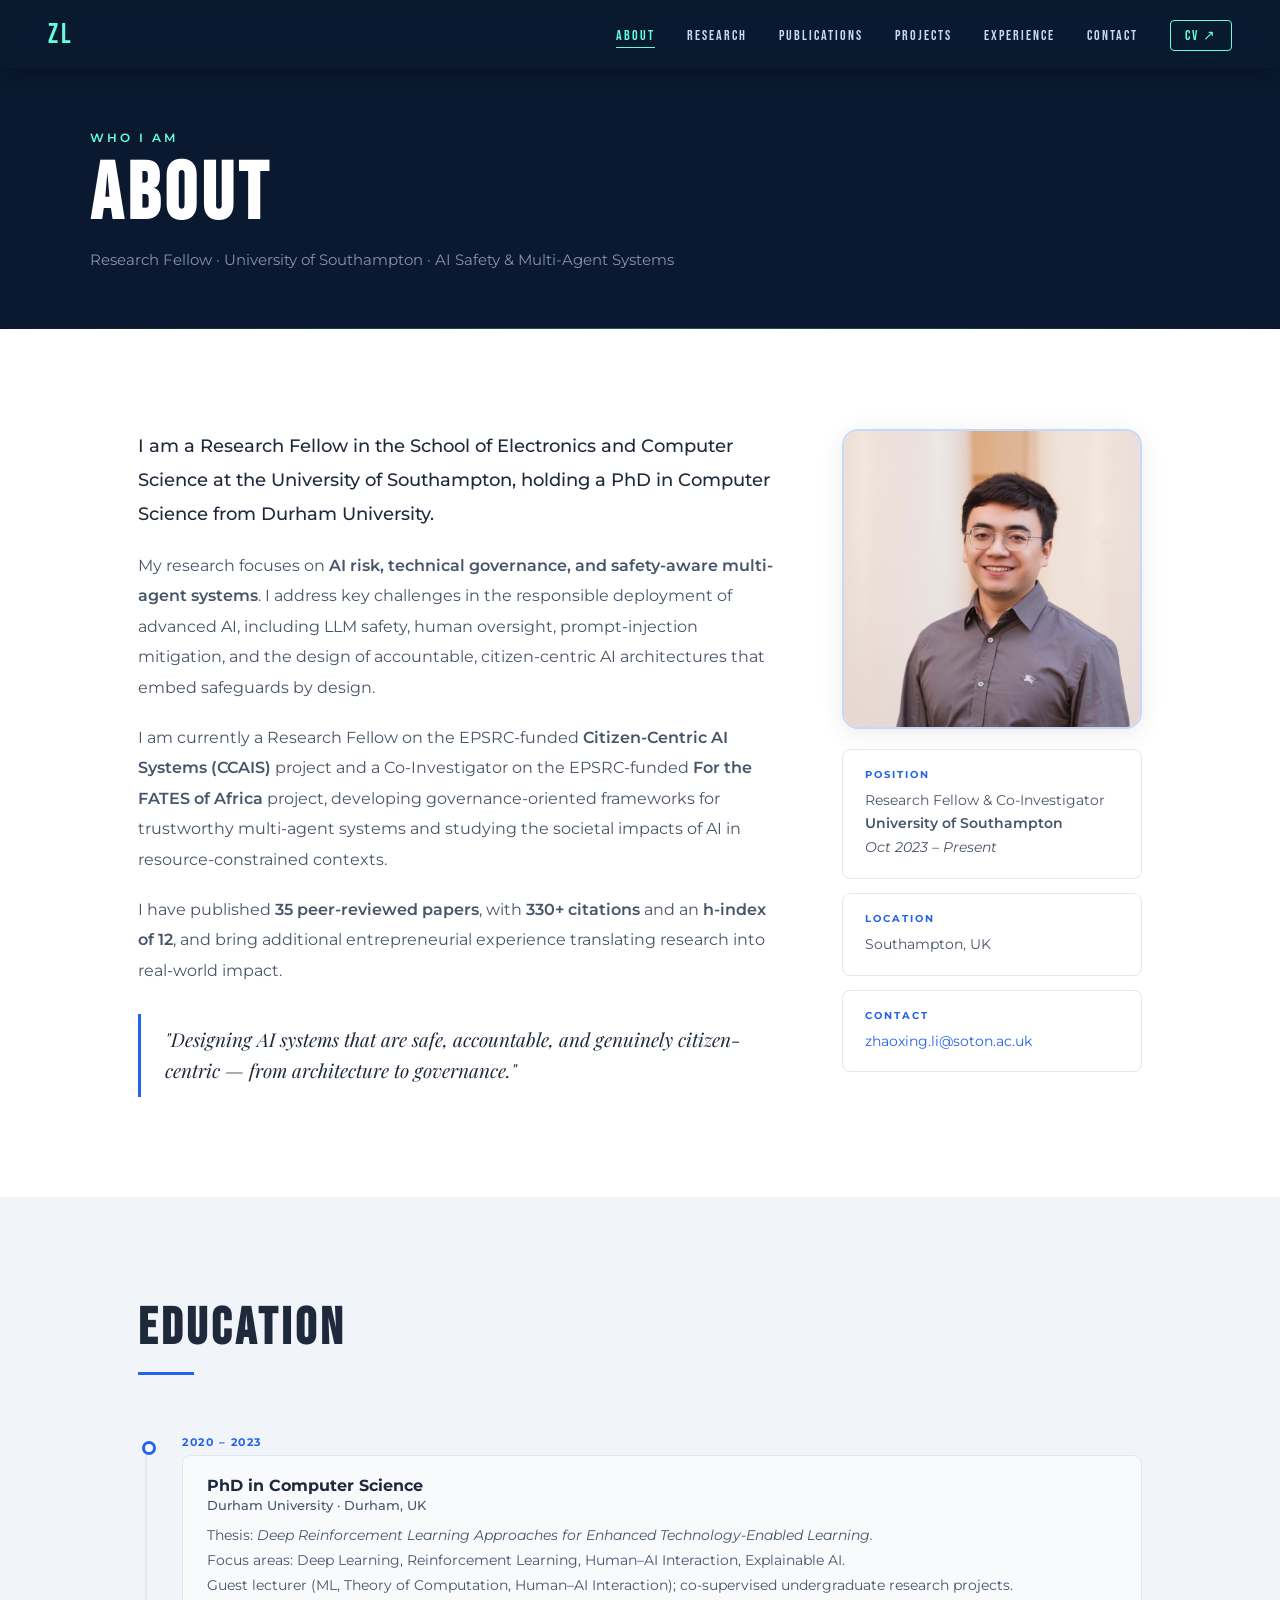
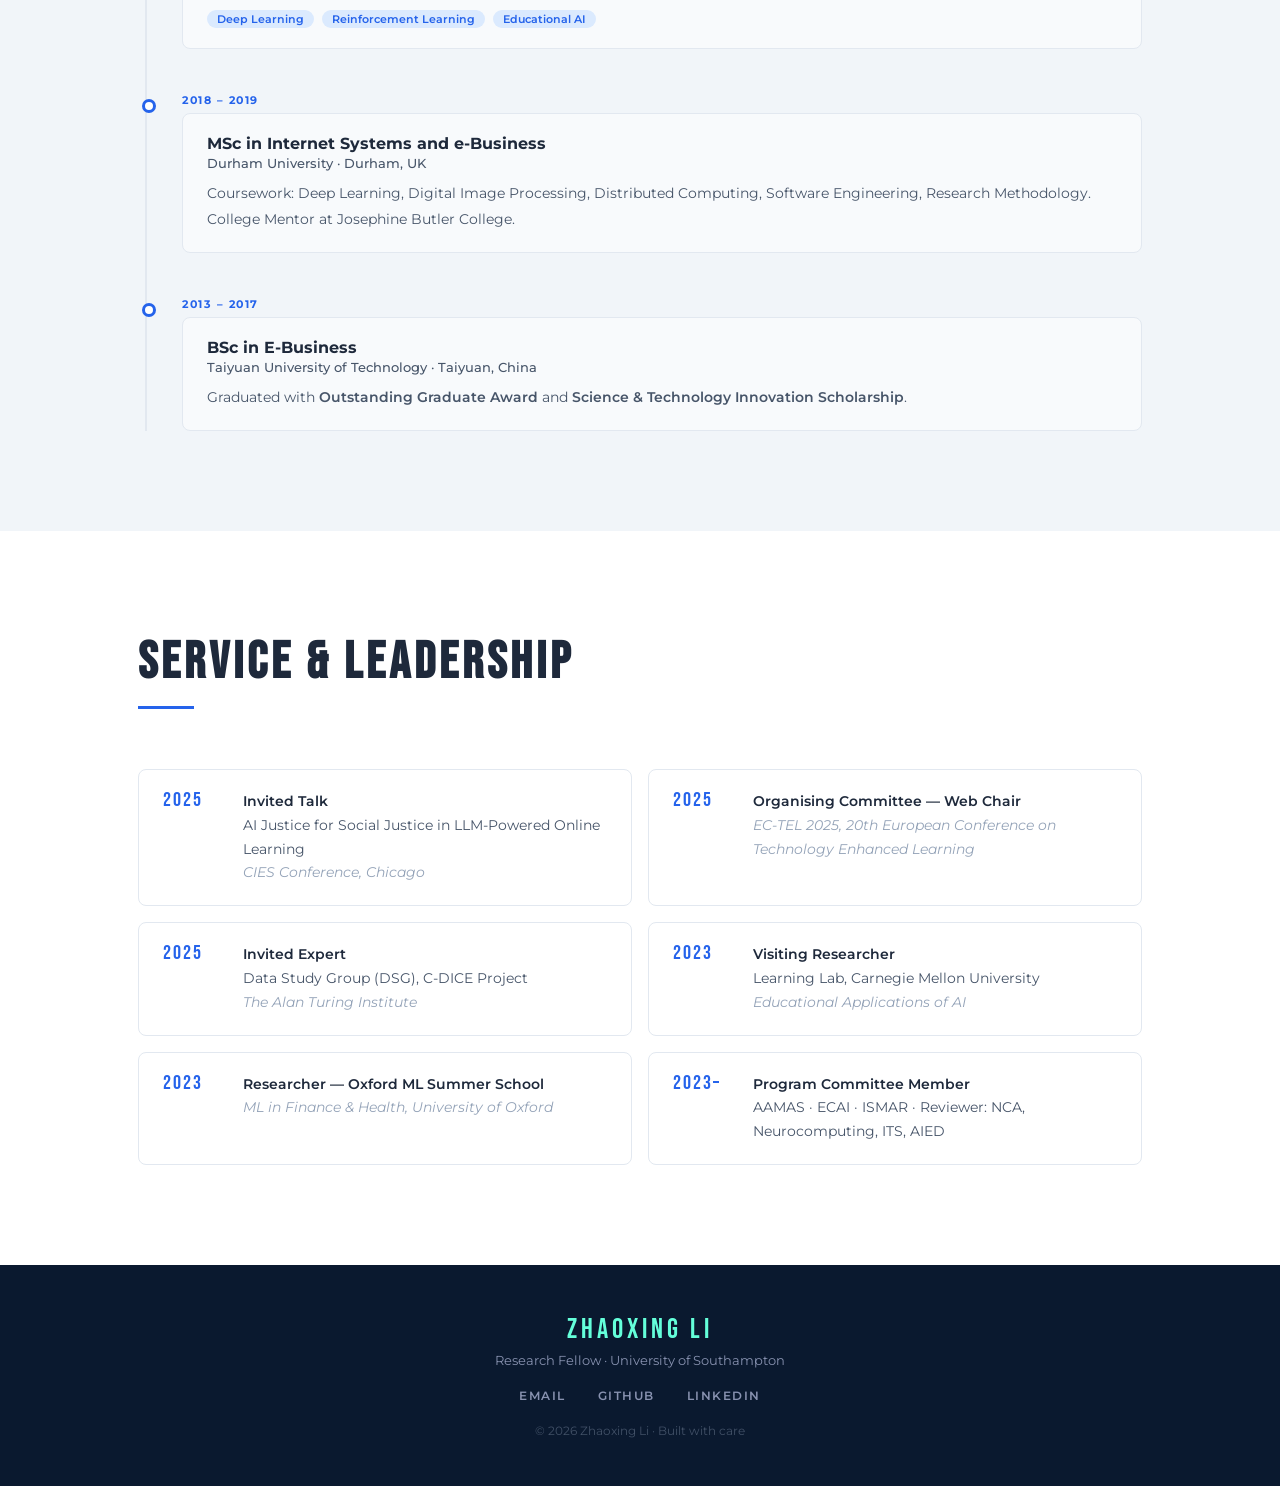
==== about.html @ ca215339 "Initial commit: Personal academic homepage - Multi-page site: index, about, research, publications, " ====
<!DOCTYPE html>
<html lang="en">
<head>
  <meta charset="UTF-8">
  <meta name="viewport" content="width=device-width, initial-scale=1.0">
  <title>About | Zhaoxing Li</title>
  <link rel="preconnect" href="https://fonts.googleapis.com">
  <link rel="preconnect" href="https://fonts.gstatic.com" crossorigin>
  <link href="https://fonts.googleapis.com/css2?family=Bebas+Neue&family=Montserrat:ital,wght@0,300;0,400;0,500;0,600;0,700;1,400&family=Playfair+Display:ital,wght@0,400;0,600;1,400&display=swap" rel="stylesheet">
  <link rel="stylesheet" href="style.css">
</head>
<body>

  <nav id="navbar" class="scrolled">
    <a href="index.html" class="nav-brand">ZL</a>
    <ul class="nav-links" id="nav-links">
      <li><a href="about.html">ABOUT</a></li>
      <li><a href="research.html">RESEARCH</a></li>
      <li><a href="publications.html">PUBLICATIONS</a></li>
      <li><a href="projects.html">PROJECTS</a></li>
      <li><a href="experience.html">EXPERIENCE</a></li>
      <li><a href="contact.html">CONTACT</a></li>
      <li><a href="assets/cv.pdf" target="_blank" class="nav-cv">CV ↗</a></li>
    </ul>
    <button class="hamburger" id="hamburger" aria-label="Menu">
      <span></span><span></span><span></span>
    </button>
  </nav>

  <div class="page-hero">
    <div class="page-hero-inner">
      <p class="page-hero-label">Who I am</p>
      <h1 class="page-hero-title">ABOUT</h1>
      <p class="page-hero-sub">Research Fellow · University of Southampton · AI Safety & Multi-Agent Systems</p>
    </div>
  </div>

  <!-- Bio -->
  <section class="section-white">
    <div class="container">
      <div class="about-grid">
        <div class="about-main reveal">
          <p class="about-lead">I am a Research Fellow in the School of Electronics and Computer Science at the University of Southampton, holding a PhD in Computer Science from Durham University.</p>
          <p>My research focuses on <strong>AI risk, technical governance, and safety-aware multi-agent systems</strong>. I address key challenges in the responsible deployment of advanced AI, including LLM safety, human oversight, prompt-injection mitigation, and the design of accountable, citizen-centric AI architectures that embed safeguards by design.</p>
          <p>I am currently a Research Fellow on the EPSRC-funded <strong>Citizen-Centric AI Systems (CCAIS)</strong> project and a Co-Investigator on the EPSRC-funded <strong>For the FATES of Africa</strong> project, developing governance-oriented frameworks for trustworthy multi-agent systems and studying the societal impacts of AI in resource-constrained contexts.</p>
          <p>I have published <strong>35 peer-reviewed papers</strong>, with <strong>330+ citations</strong> and an <strong>h-index of 12</strong>, and bring additional entrepreneurial experience translating research into real-world impact.</p>
          <blockquote class="pull-quote">"Designing AI systems that are safe, accountable, and genuinely citizen-centric — from architecture to governance."</blockquote>
        </div>
        <div class="about-sidebar reveal">
          <div class="about-photo-sm">
            <img src="assets/images/profile.jpg" alt="Zhaoxing Li">
          </div>
          <div class="info-card">
            <div class="info-card-label">POSITION</div>
            <p>Research Fellow & Co-Investigator<br><strong>University of Southampton</strong><br><em>Oct 2023 – Present</em></p>
          </div>
          <div class="info-card">
            <div class="info-card-label">LOCATION</div>
            <p>Southampton, UK</p>
          </div>
          <div class="info-card">
            <div class="info-card-label">CONTACT</div>
            <p><a href="mailto:zhaoxing.li@soton.ac.uk" style="color:var(--blue)">zhaoxing.li@soton.ac.uk</a></p>
          </div>
        </div>
      </div>
    </div>
  </section>

  <!-- Education -->
  <section class="section-light-gray">
    <div class="container">
      <h2 class="section-heading reveal">EDUCATION</h2>
      <div class="timeline">
        <div class="tl-item reveal" style="--delay:0ms">
          <div class="tl-dot"></div>
          <div class="tl-date">2020 – 2023</div>
          <div class="tl-body">
            <h3>PhD in Computer Science</h3>
            <h4>Durham University · Durham, UK</h4>
            <p>Thesis: <em>Deep Reinforcement Learning Approaches for Enhanced Technology-Enabled Learning.</em><br>Focus areas: Deep Learning, Reinforcement Learning, Human–AI Interaction, Explainable AI.<br>Guest lecturer (ML, Theory of Computation, Human–AI Interaction); co-supervised undergraduate research projects.</p>
            <div class="tl-tags"><span>Deep Learning</span><span>Reinforcement Learning</span><span>Educational AI</span></div>
          </div>
        </div>
        <div class="tl-item reveal" style="--delay:100ms">
          <div class="tl-dot"></div>
          <div class="tl-date">2018 – 2019</div>
          <div class="tl-body">
            <h3>MSc in Internet Systems and e-Business</h3>
            <h4>Durham University · Durham, UK</h4>
            <p>Coursework: Deep Learning, Digital Image Processing, Distributed Computing, Software Engineering, Research Methodology.<br>College Mentor at Josephine Butler College.</p>
          </div>
        </div>
        <div class="tl-item reveal" style="--delay:200ms">
          <div class="tl-dot"></div>
          <div class="tl-date">2013 – 2017</div>
          <div class="tl-body">
            <h3>BSc in E-Business</h3>
            <h4>Taiyuan University of Technology · Taiyuan, China</h4>
            <p>Graduated with <strong>Outstanding Graduate Award</strong> and <strong>Science & Technology Innovation Scholarship</strong>.</p>
          </div>
        </div>
      </div>
    </div>
  </section>

  <!-- Service -->
  <section class="section-white">
    <div class="container">
      <h2 class="section-heading reveal">SERVICE & LEADERSHIP</h2>
      <div class="awards-grid">
        <div class="award-card reveal" style="--delay:0ms">
          <span class="award-year" style="font-size:20px;min-width:60px">2025</span>
          <div class="award-info"><strong>Invited Talk</strong><br>AI Justice for Social Justice in LLM-Powered Online Learning<br><em>CIES Conference, Chicago</em></div>
        </div>
        <div class="award-card reveal" style="--delay:50ms">
          <span class="award-year" style="font-size:20px;min-width:60px">2025</span>
          <div class="award-info"><strong>Organising Committee — Web Chair</strong><br><em>EC-TEL 2025, 20th European Conference on Technology Enhanced Learning</em></div>
        </div>
        <div class="award-card reveal" style="--delay:100ms">
          <span class="award-year" style="font-size:20px;min-width:60px">2025</span>
          <div class="award-info"><strong>Invited Expert</strong><br>Data Study Group (DSG), C-DICE Project<br><em>The Alan Turing Institute</em></div>
        </div>
        <div class="award-card reveal" style="--delay:150ms">
          <span class="award-year" style="font-size:20px;min-width:60px">2023</span>
          <div class="award-info"><strong>Visiting Researcher</strong><br>Learning Lab, Carnegie Mellon University<br><em>Educational Applications of AI</em></div>
        </div>
        <div class="award-card reveal" style="--delay:200ms">
          <span class="award-year" style="font-size:20px;min-width:60px">2023</span>
          <div class="award-info"><strong>Researcher — Oxford ML Summer School</strong><br><em>ML in Finance & Health, University of Oxford</em></div>
        </div>
        <div class="award-card reveal" style="--delay:250ms">
          <span class="award-year" style="font-size:20px;min-width:60px">2023–</span>
          <div class="award-info"><strong>Program Committee Member</strong><br>AAMAS · ECAI · ISMAR · Reviewer: NCA, Neurocomputing, ITS, AIED</div>
        </div>
      </div>
    </div>
  </section>

  <footer>
    <div class="footer-inner">
      <p class="footer-name">ZHAOXING LI</p>
      <p class="footer-role">Research Fellow · University of Southampton</p>
      <div class="footer-links">
        <a href="mailto:zhaoxing.li@soton.ac.uk">Email</a>
        <a href="https://github.com/Zhaoxing-Li" target="_blank">GitHub</a>
        <a href="https://linkedin.com/in/zhaoxing-li-194032170" target="_blank">LinkedIn</a>
      </div>
      <p class="footer-copy">© 2026 Zhaoxing Li · Built with care</p>
    </div>
  </footer>

  <script src="script.js"></script>
</body>
</html>
---- style.css ----
/* ═══════════════════════════════════════════════════
   ZHAOXING LI — Personal Homepage
   Style: Madeline Eppley clean academic + tech animations
   Palette: Navy hero / White body / Electric blue accent
   ═══════════════════════════════════════════════════ */

/* ── Variables ── */
:root {
  --navy:        #0a192f;
  --navy-light:  #112240;
  --navy-card:   #1a2e4a;
  --teal:        #64ffda;
  --blue:        #2563eb;
  --blue-light:  #3b82f6;
  --white:       #ffffff;
  --off-white:   #f8fafc;
  --light-gray:  #f1f5f9;
  --text-dark:   #1e293b;
  --text-mid:    #475569;
  --text-light:  #94a3b8;
  --text-navy:   #ccd6f6;
  --text-muted:  #8892b0;
  --border:      #e2e8f0;
  --font-title:  'Bebas Neue', sans-serif;
  --font-body:   'Montserrat', sans-serif;
  --font-serif:  'Playfair Display', serif;
  --radius:      8px;
  --radius-lg:   16px;
  --shadow:      0 4px 24px rgba(0,0,0,0.08);
  --shadow-lg:   0 12px 48px rgba(0,0,0,0.14);
  --transition:  0.3s cubic-bezier(0.4, 0, 0.2, 1);
}

/* ── Reset ── */
*, *::before, *::after { box-sizing: border-box; margin: 0; padding: 0; }
html { scroll-behavior: smooth; font-size: 16px; }
body {
  font-family: var(--font-body); color: var(--text-dark);
  background: var(--white); overflow-x: hidden;
  animation: pageFadeIn 0.45s ease both;
}
@keyframes pageFadeIn {
  from { opacity: 0; transform: translateY(10px); }
  to   { opacity: 1; transform: translateY(0); }
}
a { text-decoration: none; color: inherit; }
ul { list-style: none; }
img { max-width: 100%; display: block; }
strong { font-weight: 600; }

/* ══════════════════════════════════════════════════
   NAVIGATION
══════════════════════════════════════════════════ */
#navbar {
  position: fixed; top: 0; left: 0; right: 0; z-index: 1000;
  display: flex; align-items: center; justify-content: space-between;
  padding: 0 48px; height: 68px;
  background: transparent;
  transition: background var(--transition), box-shadow var(--transition);
}
#navbar.scrolled {
  background: rgba(10,25,47,0.96);
  backdrop-filter: blur(12px);
  box-shadow: 0 2px 20px rgba(0,0,0,0.3);
}
.nav-brand {
  font-family: var(--font-title);
  font-size: 28px; letter-spacing: 3px;
  color: var(--teal);
  transition: opacity var(--transition);
}
.nav-brand:hover { opacity: 0.7; }
.nav-links { display: flex; align-items: center; gap: 32px; }
.nav-links a {
  font-family: var(--font-title);
  font-size: 14px; letter-spacing: 2px;
  color: var(--text-navy);
  position: relative;
  transition: color var(--transition);
}
.nav-links a::after {
  content: ''; position: absolute; bottom: -4px; left: 0;
  width: 0; height: 1px; background: var(--teal);
  transition: width var(--transition);
}
.nav-links a:hover { color: var(--teal); }
.nav-links a:hover::after { width: 100%; }
.nav-cv {
  border: 1px solid var(--teal) !important;
  color: var(--teal) !important;
  padding: 6px 14px; border-radius: 4px;
  transition: background var(--transition) !important;
}
.nav-cv:hover { background: rgba(100,255,218,0.1) !important; }
.nav-cv::after { display: none !important; }
.nav-links a.active { color: var(--teal) !important; }
.nav-links a.active::after { width: 100% !important; }
.hamburger {
  display: none; flex-direction: column; gap: 5px;
  background: none; border: none; cursor: pointer; padding: 4px;
}
.hamburger span {
  display: block; width: 24px; height: 2px;
  background: var(--text-navy);
  transition: var(--transition);
}
.hamburger.open span:nth-child(1) { transform: rotate(45deg) translate(5px,5px); }
.hamburger.open span:nth-child(2) { opacity: 0; }
.hamburger.open span:nth-child(3) { transform: rotate(-45deg) translate(5px,-5px); }

/* ══════════════════════════════════════════════════
   PAGE HEADER (inner pages — compact navy banner)
══════════════════════════════════════════════════ */
.page-hero {
  background: var(--navy);
  padding: 130px 48px 56px;
  position: relative; overflow: hidden;
}
.page-hero::after {
  content: ''; position: absolute;
  bottom: 0; left: 0; right: 0; height: 1px;
  background: linear-gradient(90deg, transparent, var(--teal), transparent);
  opacity: 0.3;
}
.page-hero-inner { max-width: 1100px; margin: 0 auto; }
.page-hero-label {
  font-size: 12px; font-weight: 600; letter-spacing: 3px;
  color: var(--teal); text-transform: uppercase;
  margin-bottom: 10px;
}
.page-hero-title {
  font-family: var(--font-title);
  font-size: clamp(48px, 7vw, 80px);
  letter-spacing: 5px; color: var(--white);
  line-height: 1;
}
.page-hero-sub {
  font-size: 15px; color: var(--text-muted);
  margin-top: 12px; line-height: 1.7;
}

/* ══════════════════════════════════════════════════
   HERO
══════════════════════════════════════════════════ */
#hero {
  position: relative; min-height: 100vh;
  display: flex; align-items: center; justify-content: center;
  background: var(--navy);
  /*
    To use a photo background instead, replace above with:
    background: linear-gradient(rgba(10,25,47,0.88),rgba(10,25,47,0.88)),
                url('assets/images/bg-ai-neural.jpg') center/cover no-repeat;
    Other options: bg-tech-blue.jpg  |  bg-circuit.jpg
  */
  overflow: hidden;
}
#particle-canvas {
  position: absolute; inset: 0;
  width: 100%; height: 100%;
  pointer-events: none; z-index: 1;
}
.hero-inner {
  position: relative; z-index: 2;
  display: flex; align-items: center; gap: 80px;
  max-width: 1100px; width: 100%;
  padding: 120px 48px 80px;
}

/* Hero text */
.hero-text { flex: 1; }
.hero-greeting {
  font-size: 16px; font-weight: 400;
  color: var(--teal); letter-spacing: 2px;
  margin-bottom: 8px;
}
.hero-name {
  font-family: var(--font-title);
  font-size: clamp(58px, 8vw, 96px);
  line-height: 0.95; letter-spacing: 4px;
  color: var(--white); margin-bottom: 20px;
}
.hero-typing {
  font-size: 17px; font-weight: 500;
  color: var(--text-navy);
  min-height: 26px; margin-bottom: 14px;
}
.caret {
  display: inline-block; color: var(--teal);
  animation: blink 1s step-end infinite;
}
@keyframes blink { 0%,100%{opacity:1} 50%{opacity:0} }
.hero-tagline {
  font-size: 13px; color: var(--text-muted);
  line-height: 1.9; margin-bottom: 28px;
}

/* Stats */
.hero-stats {
  display: flex; align-items: center;
  margin-bottom: 32px;
}
.stat-item { text-align: center; padding: 0 28px; }
.stat-item:first-child { padding-left: 0; }
.stat-n {
  display: block; font-family: var(--font-title);
  font-size: 36px; letter-spacing: 2px; color: var(--teal);
}
.stat-l {
  display: block; font-size: 10px; font-weight: 600;
  color: var(--text-muted); letter-spacing: 2px; text-transform: uppercase;
}
.stat-divider { width: 1px; height: 40px; background: rgba(100,255,218,0.2); }

/* Buttons */
.hero-cta { display: flex; gap: 16px; flex-wrap: wrap; margin-bottom: 36px; }
.btn-primary {
  padding: 12px 28px; background: var(--teal); color: var(--navy);
  font-family: var(--font-body); font-weight: 700;
  font-size: 13px; letter-spacing: 1px; border-radius: 4px;
  transition: transform var(--transition), box-shadow var(--transition);
}
.btn-primary:hover { transform: translateY(-2px); box-shadow: 0 8px 24px rgba(100,255,218,0.3); }
.btn-ghost {
  padding: 12px 28px; border: 1px solid var(--teal); color: var(--teal);
  font-family: var(--font-body); font-weight: 600;
  font-size: 13px; letter-spacing: 1px; border-radius: 4px;
  transition: background var(--transition);
}
.btn-ghost:hover { background: rgba(100,255,218,0.1); }

/* Socials */
.hero-socials { display: flex; gap: 18px; }
.hero-socials a {
  display: flex; align-items: center; justify-content: center;
  width: 38px; height: 38px; color: var(--text-muted);
  transition: color var(--transition), transform var(--transition);
}
.hero-socials a:hover { color: var(--teal); transform: translateY(-3px); }
.hero-socials svg { width: 20px; height: 20px; }

/* Photo */
.hero-photo { position: relative; flex-shrink: 0; }
.photo-frame {
  width: 280px; height: 280px;
  border-radius: var(--radius-lg); overflow: hidden;
  border: 2px solid rgba(100,255,218,0.3);
  position: relative; z-index: 1;
}
.photo-frame img { width: 100%; height: 100%; object-fit: cover; }
.photo-placeholder {
  width: 100%; height: 100%; background: var(--navy-card);
  display: flex; flex-direction: column;
  align-items: center; justify-content: center; gap: 12px;
}
.photo-initials {
  font-family: var(--font-title); font-size: 72px;
  letter-spacing: 4px; color: var(--teal); opacity: 0.5;
}
.photo-placeholder p { font-size: 12px; color: var(--text-muted); text-align: center; line-height: 1.6; }
.photo-glow {
  position: absolute; top: 14px; left: 14px;
  width: 280px; height: 280px;
  border-radius: var(--radius-lg);
  border: 2px solid var(--teal); z-index: 0;
  transition: transform var(--transition);
}
.hero-photo:hover .photo-glow { transform: translate(8px,8px); }

/* Scroll hint */
.hero-scroll-hint {
  position: absolute; bottom: 30px; left: 50%;
  transform: translateX(-50%);
  display: flex; flex-direction: column; align-items: center; gap: 8px; z-index: 2;
}
.hero-scroll-hint span { font-size: 10px; letter-spacing: 3px; color: var(--text-muted); }
.scroll-bar { width: 1px; height: 48px; background: rgba(148,163,184,0.2); position: relative; overflow: hidden; }
.scroll-dot {
  position: absolute; top: -8px; width: 1px; height: 8px; background: var(--teal);
  animation: scrollDown 1.8s ease-in-out infinite;
}
@keyframes scrollDown { 0%{top:-8px;opacity:1} 80%{top:48px;opacity:1} 100%{top:48px;opacity:0} }

/* ══════════════════════════════════════════════════
   SECTION BASES
══════════════════════════════════════════════════ */
.section-white      { background: var(--white); }
.section-navy       { background: var(--navy); }
.section-light-gray { background: var(--light-gray); }

.container { max-width: 1100px; margin: 0 auto; padding: 100px 48px; }

.section-heading {
  font-family: var(--font-title);
  font-size: clamp(34px, 4.5vw, 52px);
  letter-spacing: 4px; color: var(--text-dark);
  margin-bottom: 60px; position: relative;
}
.section-heading::after {
  content: ''; display: block; width: 56px; height: 3px;
  background: var(--blue); margin-top: 12px;
}
.section-heading.light { color: var(--white); }
.section-heading.light::after { background: var(--teal); }
.section-sub { font-size: 16px; color: var(--text-mid); margin-top: -44px; margin-bottom: 40px; }

/* Scroll reveal */
.reveal {
  opacity: 0; transform: translateY(28px);
  transition: opacity 0.65s ease, transform 0.65s ease;
  transition-delay: var(--delay, 0ms);
}
.reveal.visible { opacity: 1; transform: translateY(0); }

/* ══════════════════════════════════════════════════
   ABOUT
══════════════════════════════════════════════════ */
.about-grid { display: grid; grid-template-columns: 1fr 300px; gap: 64px; align-items: start; }
.about-main p { font-size: 16px; line-height: 1.9; color: var(--text-mid); margin-bottom: 20px; }
.about-lead { font-size: 18px !important; color: var(--text-dark) !important; font-weight: 500; }
.pull-quote {
  font-family: var(--font-serif); font-size: 19px; font-style: italic;
  color: var(--text-dark); line-height: 1.65;
  border-left: 3px solid var(--blue);
  padding: 10px 0 10px 24px; margin: 28px 0 0;
}
.info-card {
  padding: 18px 22px; border: 1px solid var(--border);
  border-radius: var(--radius); margin-bottom: 14px;
  transition: border-color var(--transition), transform var(--transition);
}
.info-card:hover { border-color: var(--blue); transform: translateX(4px); }
.info-card-label { font-size: 10px; font-weight: 700; letter-spacing: 2px; color: var(--blue); margin-bottom: 8px; }
.info-card p { font-size: 14px; line-height: 1.7; color: var(--text-mid); margin-bottom: 6px; }
.info-card p:last-child { margin-bottom: 0; }

/* ══════════════════════════════════════════════════
   RESEARCH
══════════════════════════════════════════════════ */
.research-grid { display: grid; grid-template-columns: repeat(2,1fr); gap: 24px; }
.research-card {
  background: var(--navy-card);
  border: 1px solid rgba(100,255,218,0.1);
  border-radius: var(--radius-lg); padding: 32px 28px;
  transition: border-color var(--transition), transform var(--transition), box-shadow var(--transition);
  transition-delay: var(--delay, 0ms);
}
.research-card:hover { border-color: rgba(100,255,218,0.4); transform: translateY(-6px); box-shadow: 0 20px 40px rgba(0,0,0,0.3); }
.rc-icon { font-size: 30px; margin-bottom: 14px; }
.research-card h3 { font-family: var(--font-title); font-size: 22px; letter-spacing: 2px; color: var(--white); margin-bottom: 10px; }
.research-card p { font-size: 14px; line-height: 1.8; color: var(--text-muted); }
.rc-tags { display: flex; flex-wrap: wrap; gap: 8px; margin-top: 18px; }
.rc-tags span { font-size: 11px; font-weight: 600; letter-spacing: 1px; color: var(--teal); border: 1px solid rgba(100,255,218,0.3); padding: 3px 10px; border-radius: 20px; }

/* ══════════════════════════════════════════════════
   PUBLICATIONS
══════════════════════════════════════════════════ */
.pub-filters { display: flex; flex-wrap: wrap; gap: 10px; margin-bottom: 40px; }
.f-btn {
  font-family: var(--font-body); font-size: 12px; font-weight: 600;
  letter-spacing: 1px; padding: 7px 18px; border-radius: 24px;
  border: 1px solid var(--border); background: transparent; color: var(--text-mid);
  cursor: pointer; transition: all var(--transition);
}
.f-btn:hover, .f-btn.active { background: var(--blue); color: var(--white); border-color: var(--blue); }
.pub-list { display: flex; flex-direction: column; }
.pub-item {
  display: flex; gap: 20px; align-items: flex-start;
  padding: 22px 0; border-bottom: 1px solid var(--border);
  transition: opacity 0.35s, transform 0.35s;
}
.pub-item:first-child { border-top: 1px solid var(--border); }
.pub-item.hidden { display: none; }
.pub-meta { display: flex; flex-direction: column; align-items: center; gap: 6px; min-width: 90px; padding-top: 2px; }
.pub-badge { font-size: 10px; font-weight: 700; letter-spacing: 0.5px; padding: 3px 8px; border-radius: 3px; text-transform: uppercase; }
.pub-badge.j { background: #dbeafe; color: #1d4ed8; }
.pub-badge.c { background: #d1fae5; color: #065f46; }
.pub-year { font-size: 11px; font-weight: 600; color: var(--text-light); letter-spacing: 1px; }
.pub-body { flex: 1; }
.pub-body h4 { font-size: 15px; font-weight: 600; line-height: 1.5; color: var(--text-dark); margin-bottom: 5px; transition: color var(--transition); }
.pub-item:hover .pub-body h4 { color: var(--blue); }
.pub-authors { font-size: 13px; color: var(--text-mid); margin-bottom: 4px; }
.pub-venue { font-size: 12px; color: var(--text-light); font-style: italic; }
.pub-if { font-style: normal; font-weight: 600; color: var(--blue); margin-left: 8px; }
.pub-note { margin-top: 32px; font-size: 14px; color: var(--text-mid); text-align: center; }
.pub-note a { color: var(--blue); border-bottom: 1px solid currentColor; }

/* ══════════════════════════════════════════════════
   PROJECTS
══════════════════════════════════════════════════ */
.projects-grid { display: grid; grid-template-columns: repeat(3,1fr); gap: 24px; }
.project-card {
  background: var(--navy-card); border: 1px solid rgba(100,255,218,0.08);
  border-radius: var(--radius-lg); padding: 28px 24px;
  display: flex; flex-direction: column;
  transition: border-color var(--transition), transform var(--transition), box-shadow var(--transition);
  transition-delay: var(--delay, 0ms);
}
.project-card:hover { border-color: rgba(100,255,218,0.35); transform: translateY(-8px); box-shadow: 0 24px 48px rgba(0,0,0,0.35); }
.pc-top { display: flex; justify-content: space-between; align-items: center; margin-bottom: 14px; }
.pc-tag { font-size: 11px; font-weight: 600; letter-spacing: 1px; color: var(--teal); text-transform: uppercase; }
.pc-status { font-size: 11px; font-weight: 600; color: #34d399; display: flex; align-items: center; gap: 5px; }
.active-dot::before {
  content: ''; display: inline-block; width: 6px; height: 6px;
  border-radius: 50%; background: #34d399;
  animation: pulse 2s ease-in-out infinite;
}
@keyframes pulse { 0%,100%{opacity:1} 50%{opacity:0.35} }
.project-card h3 { font-family: var(--font-title); font-size: 20px; letter-spacing: 1.5px; color: var(--white); margin-bottom: 12px; }
.project-card p { font-size: 13px; line-height: 1.8; color: var(--text-muted); flex: 1; margin-bottom: 20px; }
.pc-tech { display: flex; flex-wrap: wrap; gap: 7px; }
.pc-tech span { font-size: 10px; font-weight: 600; background: rgba(37,99,235,0.18); color: var(--blue-light); padding: 3px 10px; border-radius: 20px; }

/* ══════════════════════════════════════════════════
   TIMELINE
══════════════════════════════════════════════════ */
.timeline { position: relative; padding-left: 44px; }
.timeline::before { content: ''; position: absolute; left: 7px; top: 8px; bottom: 0; width: 2px; background: var(--border); }
.tl-item { position: relative; margin-bottom: 44px; transition-delay: var(--delay, 0ms); }
.tl-item:last-child { margin-bottom: 0; }
.tl-dot {
  position: absolute; left: -40px; top: 6px;
  width: 14px; height: 14px; border-radius: 50%;
  background: var(--white); border: 3px solid var(--blue);
  transition: background var(--transition); z-index: 1;
}
.tl-item:hover .tl-dot { background: var(--blue); }
.tl-date { font-size: 11px; font-weight: 700; letter-spacing: 1.5px; color: var(--blue); text-transform: uppercase; margin-bottom: 6px; }
.tl-body {
  background: var(--off-white); border: 1px solid var(--border);
  border-radius: var(--radius); padding: 20px 24px;
  transition: border-color var(--transition), transform var(--transition);
}
.tl-item:hover .tl-body { border-color: var(--blue); transform: translateX(4px); }
.tl-body h3 { font-size: 16px; font-weight: 700; color: var(--text-dark); margin-bottom: 2px; }
.tl-body h4 { font-size: 13px; font-weight: 500; color: var(--text-mid); margin-bottom: 10px; }
.tl-body p { font-size: 14px; line-height: 1.8; color: var(--text-mid); }
.tl-tags { display: flex; flex-wrap: wrap; gap: 8px; margin-top: 12px; }
.tl-tags span { font-size: 11px; font-weight: 600; color: var(--blue); background: #dbeafe; padding: 2px 10px; border-radius: 20px; }

/* ══════════════════════════════════════════════════
   AWARDS
══════════════════════════════════════════════════ */
.awards-grid { display: grid; grid-template-columns: repeat(2,1fr); gap: 16px; }
.award-card {
  display: flex; gap: 20px; align-items: flex-start;
  background: var(--white); border: 1px solid var(--border);
  border-radius: var(--radius); padding: 20px 24px;
  transition: border-color var(--transition), transform var(--transition), box-shadow var(--transition);
  transition-delay: var(--delay, 0ms);
}
.award-card:hover { border-color: var(--blue); transform: translateY(-3px); box-shadow: var(--shadow); }
.award-year { font-family: var(--font-title); font-size: 28px; letter-spacing: 2px; color: var(--blue); flex-shrink: 0; line-height: 1; }
.award-info { font-size: 14px; line-height: 1.7; color: var(--text-mid); }
.award-info strong { color: var(--text-dark); }
.award-info em { color: var(--text-light); }

/* ══════════════════════════════════════════════════
   PATENTS
══════════════════════════════════════════════════ */
.patents-list { display: flex; flex-direction: column; gap: 0; }
.patent-item {
  display: flex; align-items: center; gap: 24px;
  padding: 18px 0; border-bottom: 1px solid var(--border);
  transition-delay: var(--delay, 0ms);
}
.patent-item:first-child { border-top: 1px solid var(--border); }
.patent-num {
  font-family: var(--font-body); font-size: 11px; font-weight: 700;
  letter-spacing: 1px; color: var(--blue); min-width: 130px;
  background: #dbeafe; padding: 4px 10px; border-radius: 4px;
  flex-shrink: 0;
}
.patent-body { flex: 1; font-size: 15px; color: var(--text-dark); }
.patent-year {
  font-size: 12px; font-weight: 600; color: var(--text-light);
  margin-left: 12px; letter-spacing: 1px;
}
@media (max-width: 640px) {
  .patent-item { flex-direction: column; align-items: flex-start; gap: 8px; }
}

/* ══════════════════════════════════════════════════
   ABOUT PHOTO (sidebar small version)
══════════════════════════════════════════════════ */
.about-photo-sm {
  width: 100%; aspect-ratio: 1;
  border-radius: var(--radius-lg); overflow: hidden;
  border: 2px solid rgba(37,99,235,0.25);
  margin-bottom: 20px;
  box-shadow: var(--shadow);
}
.about-photo-sm img { width: 100%; height: 100%; object-fit: cover; }

/* ══════════════════════════════════════════════════
   CONTACT
══════════════════════════════════════════════════ */
.contact-intro { font-size: 17px; line-height: 1.9; color: var(--text-mid); max-width: 680px; margin-bottom: 56px; }
.contact-grid { display: grid; grid-template-columns: repeat(2, 1fr); gap: 20px; margin-bottom: 56px; }
.contact-card {
  display: flex; flex-direction: column; align-items: flex-start;
  padding: 28px 28px; border: 1px solid var(--border);
  border-radius: var(--radius-lg); text-align: left;
  color: inherit;
  transition: border-color var(--transition), transform var(--transition), box-shadow var(--transition);
}
.contact-card:hover { border-color: var(--blue); transform: translateY(-6px); box-shadow: var(--shadow-lg); }
.contact-icon {
  width: 52px; height: 52px; display: flex; align-items: center; justify-content: center;
  background: #dbeafe; border-radius: var(--radius);
  color: var(--blue); margin-bottom: 16px;
}
.contact-label { font-size: 10px; font-weight: 700; letter-spacing: 2px; color: var(--blue); text-transform: uppercase; margin-bottom: 6px; }
.contact-value { font-size: 15px; font-weight: 600; color: var(--text-dark); margin-bottom: 4px; }
.contact-sub { font-size: 13px; color: var(--text-light); }
.contact-location {
  display: flex; align-items: flex-start; gap: 14px;
  padding: 24px 28px; background: var(--light-gray);
  border-radius: var(--radius); border: 1px solid var(--border);
}
.location-pin { color: var(--blue); flex-shrink: 0; margin-top: 2px; }
.location-text { font-size: 14px; line-height: 1.8; color: var(--text-mid); }
.location-text strong { color: var(--text-dark); }

/* ══════════════════════════════════════════════════
   FOOTER
══════════════════════════════════════════════════ */
footer { background: var(--navy); padding: 48px 24px; text-align: center; }
.footer-name { font-family: var(--font-title); font-size: 28px; letter-spacing: 4px; color: var(--teal); margin-bottom: 6px; }
.footer-role { font-size: 13px; color: var(--text-muted); margin-bottom: 20px; }
.footer-links { display: flex; justify-content: center; gap: 32px; margin-bottom: 20px; }
.footer-links a { font-size: 12px; font-weight: 600; letter-spacing: 1.5px; color: var(--text-muted); text-transform: uppercase; transition: color var(--transition); }
.footer-links a:hover { color: var(--teal); }
.footer-copy { font-size: 12px; color: rgba(148,163,184,0.4); }

/* ══════════════════════════════════════════════════
   RESPONSIVE
══════════════════════════════════════════════════ */
@media (max-width: 1024px) {
  .projects-grid { grid-template-columns: repeat(2,1fr); }
}
@media (max-width: 900px) {
  #navbar { padding: 0 24px; }
  .nav-links {
    display: none; flex-direction: column; gap: 0;
    position: fixed; inset: 0; top: 68px;
    background: rgba(10,25,47,0.98); padding: 40px 24px; z-index: 999;
  }
  .nav-links.open { display: flex; }
  .nav-links a { font-size: 22px; padding: 16px 0; border-bottom: 1px solid rgba(255,255,255,0.06); }
  .hamburger { display: flex; }
  .hero-inner { flex-direction: column-reverse; gap: 40px; padding: 100px 24px 60px; text-align: center; }
  .hero-stats { justify-content: center; }
  .hero-cta, .hero-socials { justify-content: center; }
  .photo-frame, .photo-glow { width: 220px; height: 220px; }
  .about-grid { grid-template-columns: 1fr; }
  .research-grid { grid-template-columns: 1fr; }
  .awards-grid { grid-template-columns: 1fr; }
  .contact-links { grid-template-columns: 1fr; }
  .container { padding: 70px 24px; }
}
@media (max-width: 640px) {
  .projects-grid { grid-template-columns: 1fr; }
  .hero-name { font-size: 54px; }
  .stat-item { padding: 0 14px; }
}
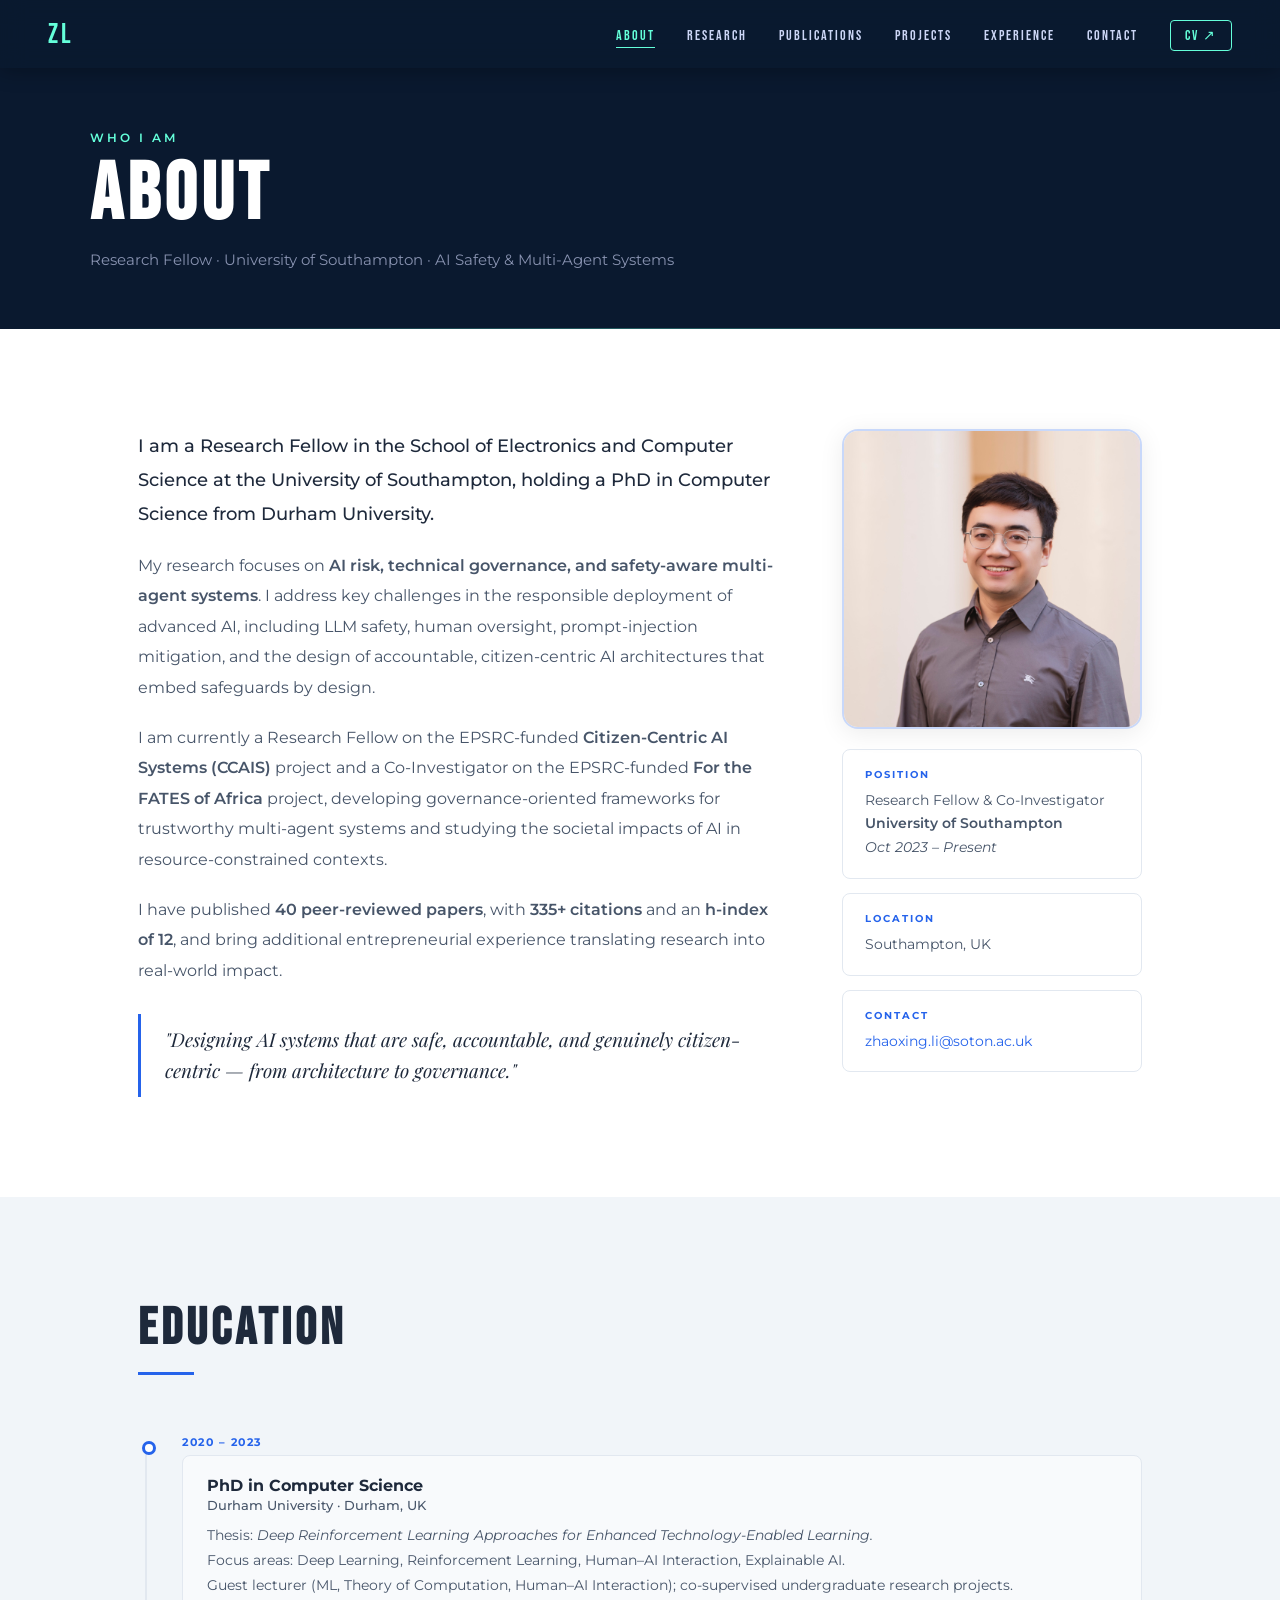
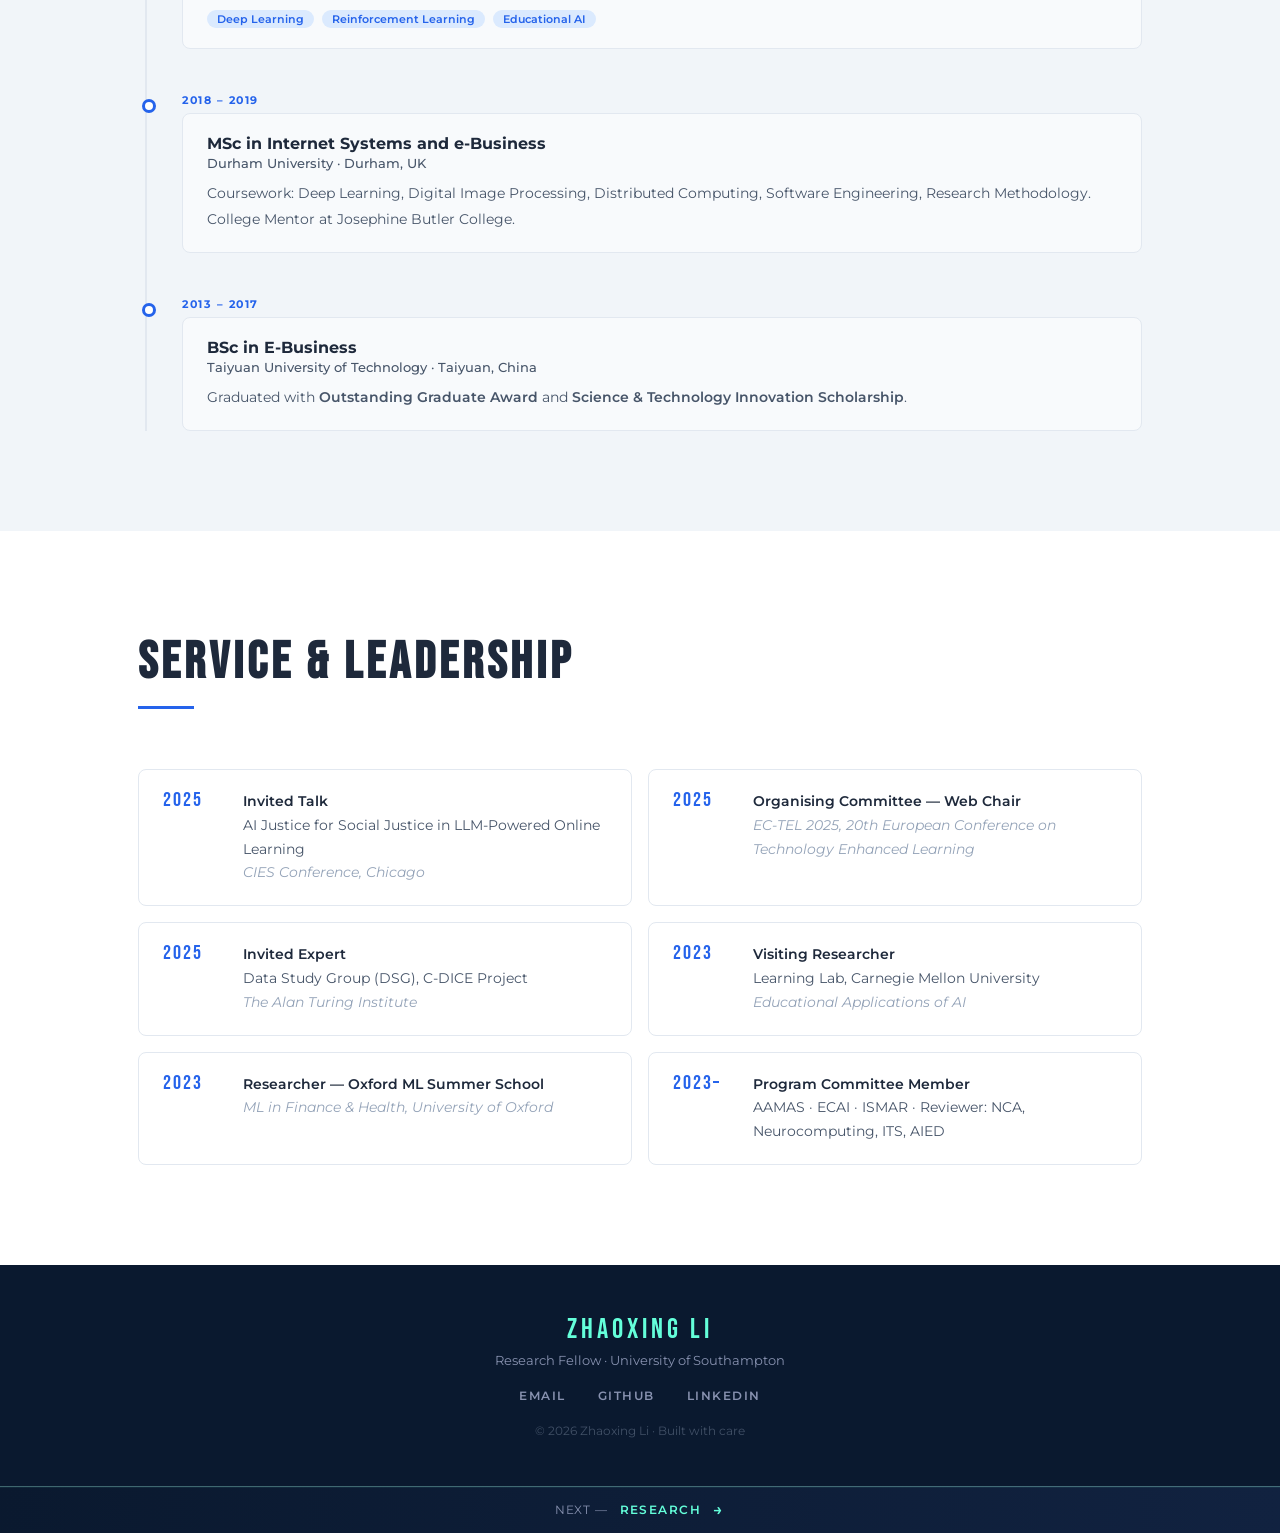
==== commit b6265e35: "Update paper count to 40 and citations to 335+ sitewide" ====
--- a/about.html
+++ b/about.html
@@ -43,7 +43,7 @@
           <p class="about-lead">I am a Research Fellow in the School of Electronics and Computer Science at the University of Southampton, holding a PhD in Computer Science from Durham University.</p>
           <p>My research focuses on <strong>AI risk, technical governance, and safety-aware multi-agent systems</strong>. I address key challenges in the responsible deployment of advanced AI, including LLM safety, human oversight, prompt-injection mitigation, and the design of accountable, citizen-centric AI architectures that embed safeguards by design.</p>
           <p>I am currently a Research Fellow on the EPSRC-funded <strong>Citizen-Centric AI Systems (CCAIS)</strong> project and a Co-Investigator on the EPSRC-funded <strong>For the FATES of Africa</strong> project, developing governance-oriented frameworks for trustworthy multi-agent systems and studying the societal impacts of AI in resource-constrained contexts.</p>
-          <p>I have published <strong>35 peer-reviewed papers</strong>, with <strong>330+ citations</strong> and an <strong>h-index of 12</strong>, and bring additional entrepreneurial experience translating research into real-world impact.</p>
+          <p>I have published <strong>40 peer-reviewed papers</strong>, with <strong>335+ citations</strong> and an <strong>h-index of 12</strong>, and bring additional entrepreneurial experience translating research into real-world impact.</p>
           <blockquote class="pull-quote">"Designing AI systems that are safe, accountable, and genuinely citizen-centric — from architecture to governance."</blockquote>
         </div>
         <div class="about-sidebar reveal">
--- a/style.css
+++ b/style.css
@@ -563,3 +563,57 @@
   .hero-name { font-size: 54px; }
   .stat-item { padding: 0 14px; }
 }
+
+/* ── Next-page navigation bar ── */
+#next-page-bar {
+  position: fixed;
+  bottom: 0; left: 0; right: 0;
+  background: linear-gradient(90deg, var(--navy) 0%, var(--navy-light) 100%);
+  border-top: 1px solid rgba(100,255,218,0.25);
+  color: var(--teal);
+  display: flex;
+  align-items: center;
+  justify-content: center;
+  gap: 0.75rem;
+  padding: 0.85rem 2rem;
+  font-family: var(--font-body);
+  font-size: 0.78rem;
+  font-weight: 600;
+  letter-spacing: 0.12em;
+  text-transform: uppercase;
+  cursor: pointer;
+  transform: translateY(100%);
+  transition: transform 0.4s cubic-bezier(0.34, 1.56, 0.64, 1);
+  z-index: 9000;
+  user-select: none;
+}
+#next-page-bar.visible {
+  transform: translateY(0);
+}
+#next-page-bar .npb-label {
+  color: var(--text-muted);
+  font-weight: 400;
+  letter-spacing: 0.06em;
+}
+#next-page-bar .npb-name {
+  color: var(--teal);
+}
+#next-page-bar .npb-arrow {
+  font-size: 1rem;
+  display: inline-block;
+  transition: transform 0.2s ease;
+}
+#next-page-bar:hover .npb-arrow {
+  transform: translateX(5px);
+}
+#next-page-bar .npb-progress {
+  position: absolute;
+  bottom: 0; left: 0;
+  height: 2px;
+  background: var(--teal);
+  width: 0%;
+  transition: width 0.8s linear;
+}
+#next-page-bar.counting .npb-progress {
+  width: 100%;
+}
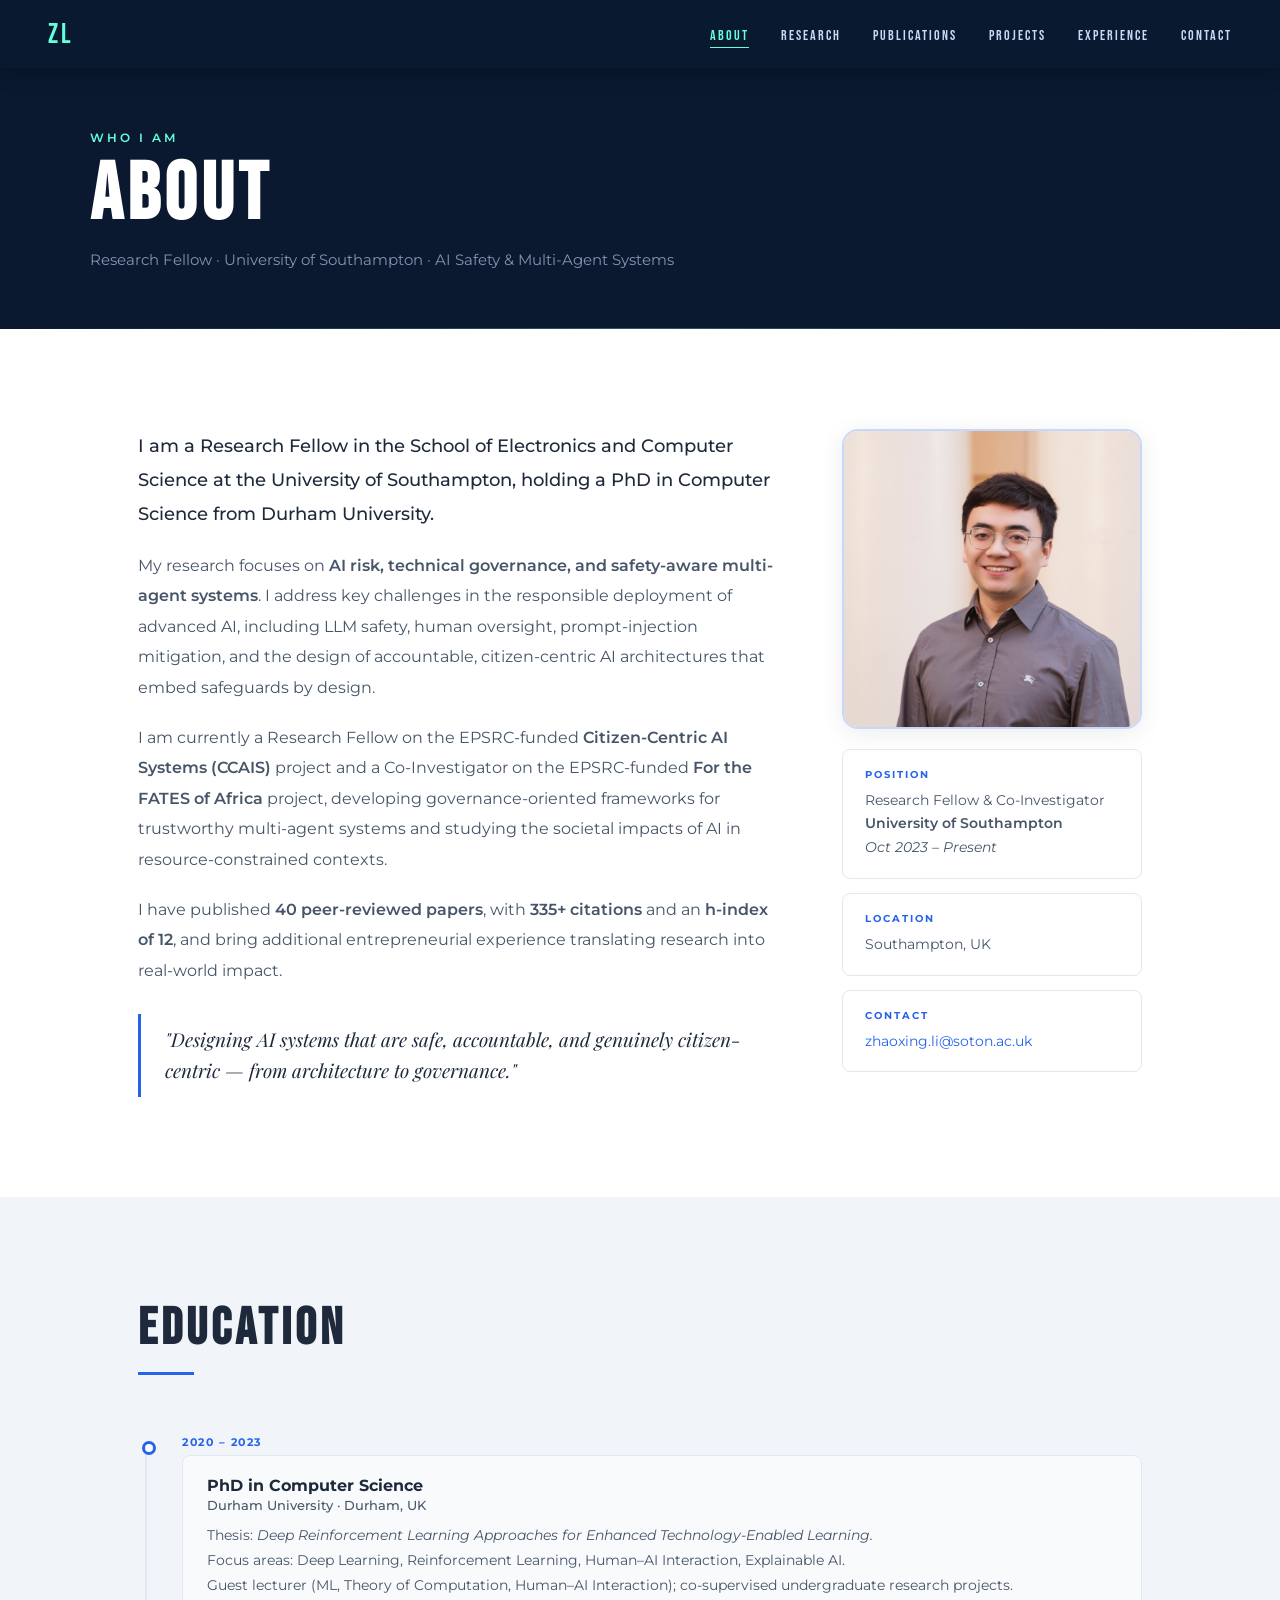
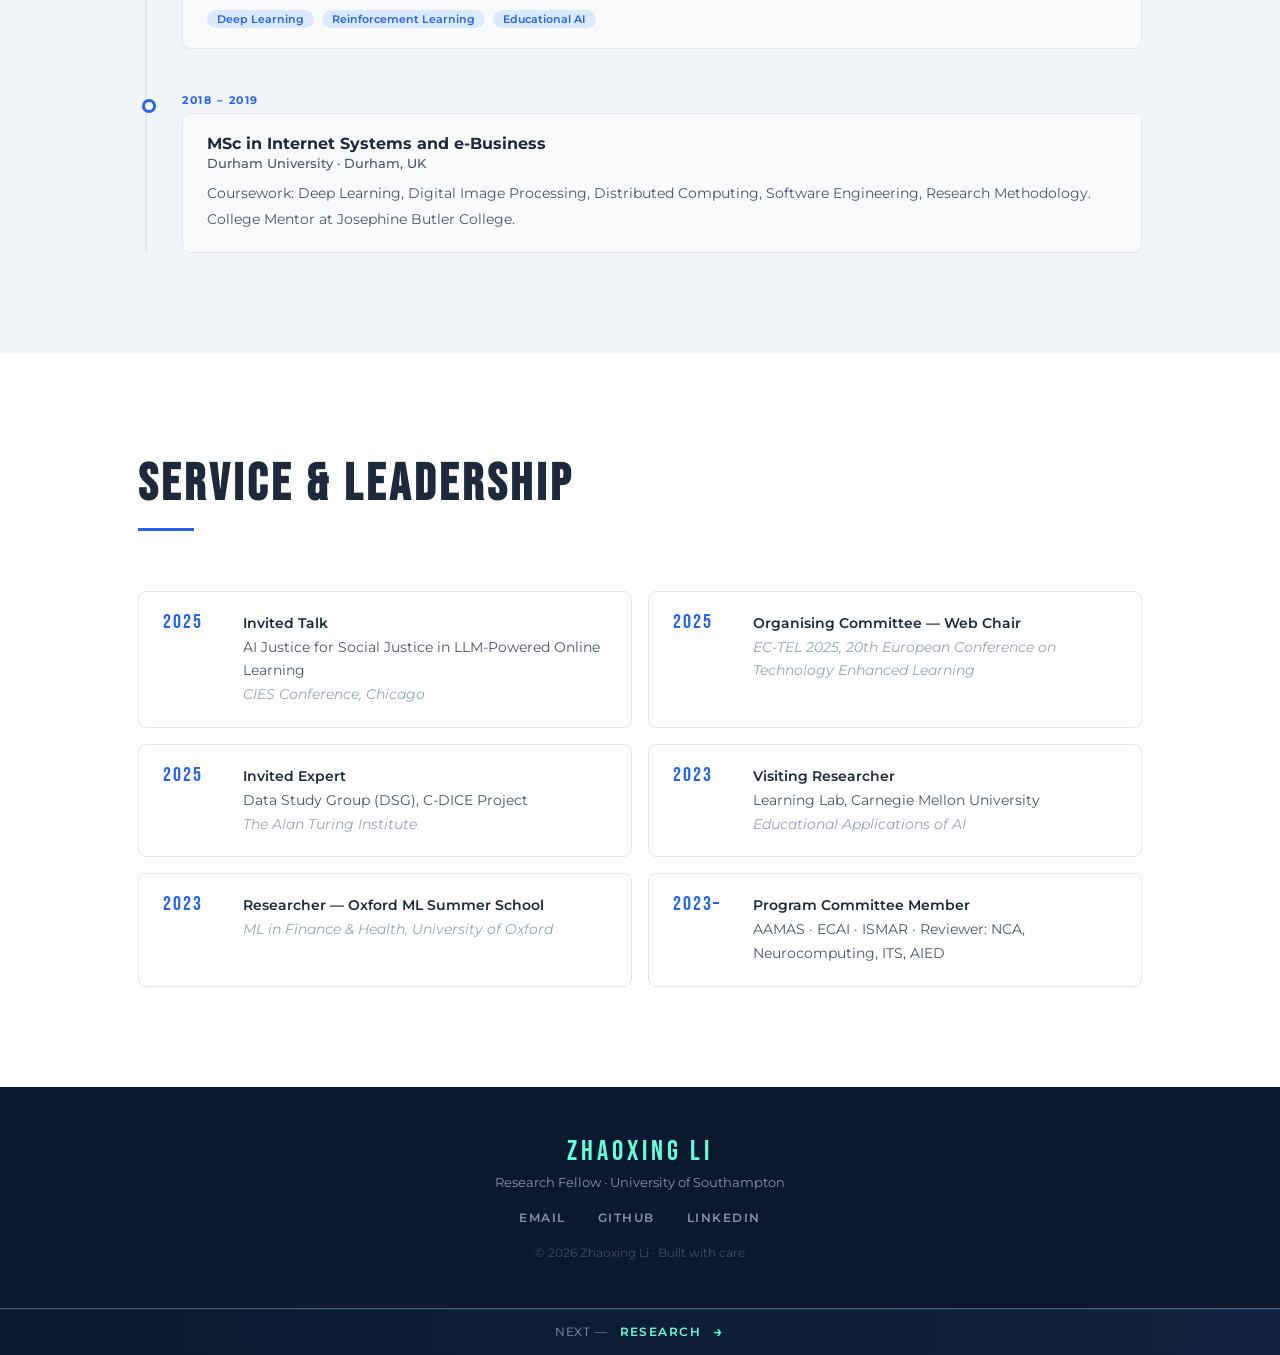
==== commit 5bdf9873: "Remove BSc entry from education; remove CV nav link sitewide" ====
--- a/about.html
+++ b/about.html
@@ -20,7 +20,6 @@
       <li><a href="projects.html">PROJECTS</a></li>
       <li><a href="experience.html">EXPERIENCE</a></li>
       <li><a href="contact.html">CONTACT</a></li>
-      <li><a href="assets/cv.pdf" target="_blank" class="nav-cv">CV ↗</a></li>
     </ul>
     <button class="hamburger" id="hamburger" aria-label="Menu">
       <span></span><span></span><span></span>
@@ -91,15 +90,7 @@
             <p>Coursework: Deep Learning, Digital Image Processing, Distributed Computing, Software Engineering, Research Methodology.<br>College Mentor at Josephine Butler College.</p>
           </div>
         </div>
-        <div class="tl-item reveal" style="--delay:200ms">
-          <div class="tl-dot"></div>
-          <div class="tl-date">2013 – 2017</div>
-          <div class="tl-body">
-            <h3>BSc in E-Business</h3>
-            <h4>Taiyuan University of Technology · Taiyuan, China</h4>
-            <p>Graduated with <strong>Outstanding Graduate Award</strong> and <strong>Science & Technology Innovation Scholarship</strong>.</p>
-          </div>
-        </div>
+
       </div>
     </div>
   </section>
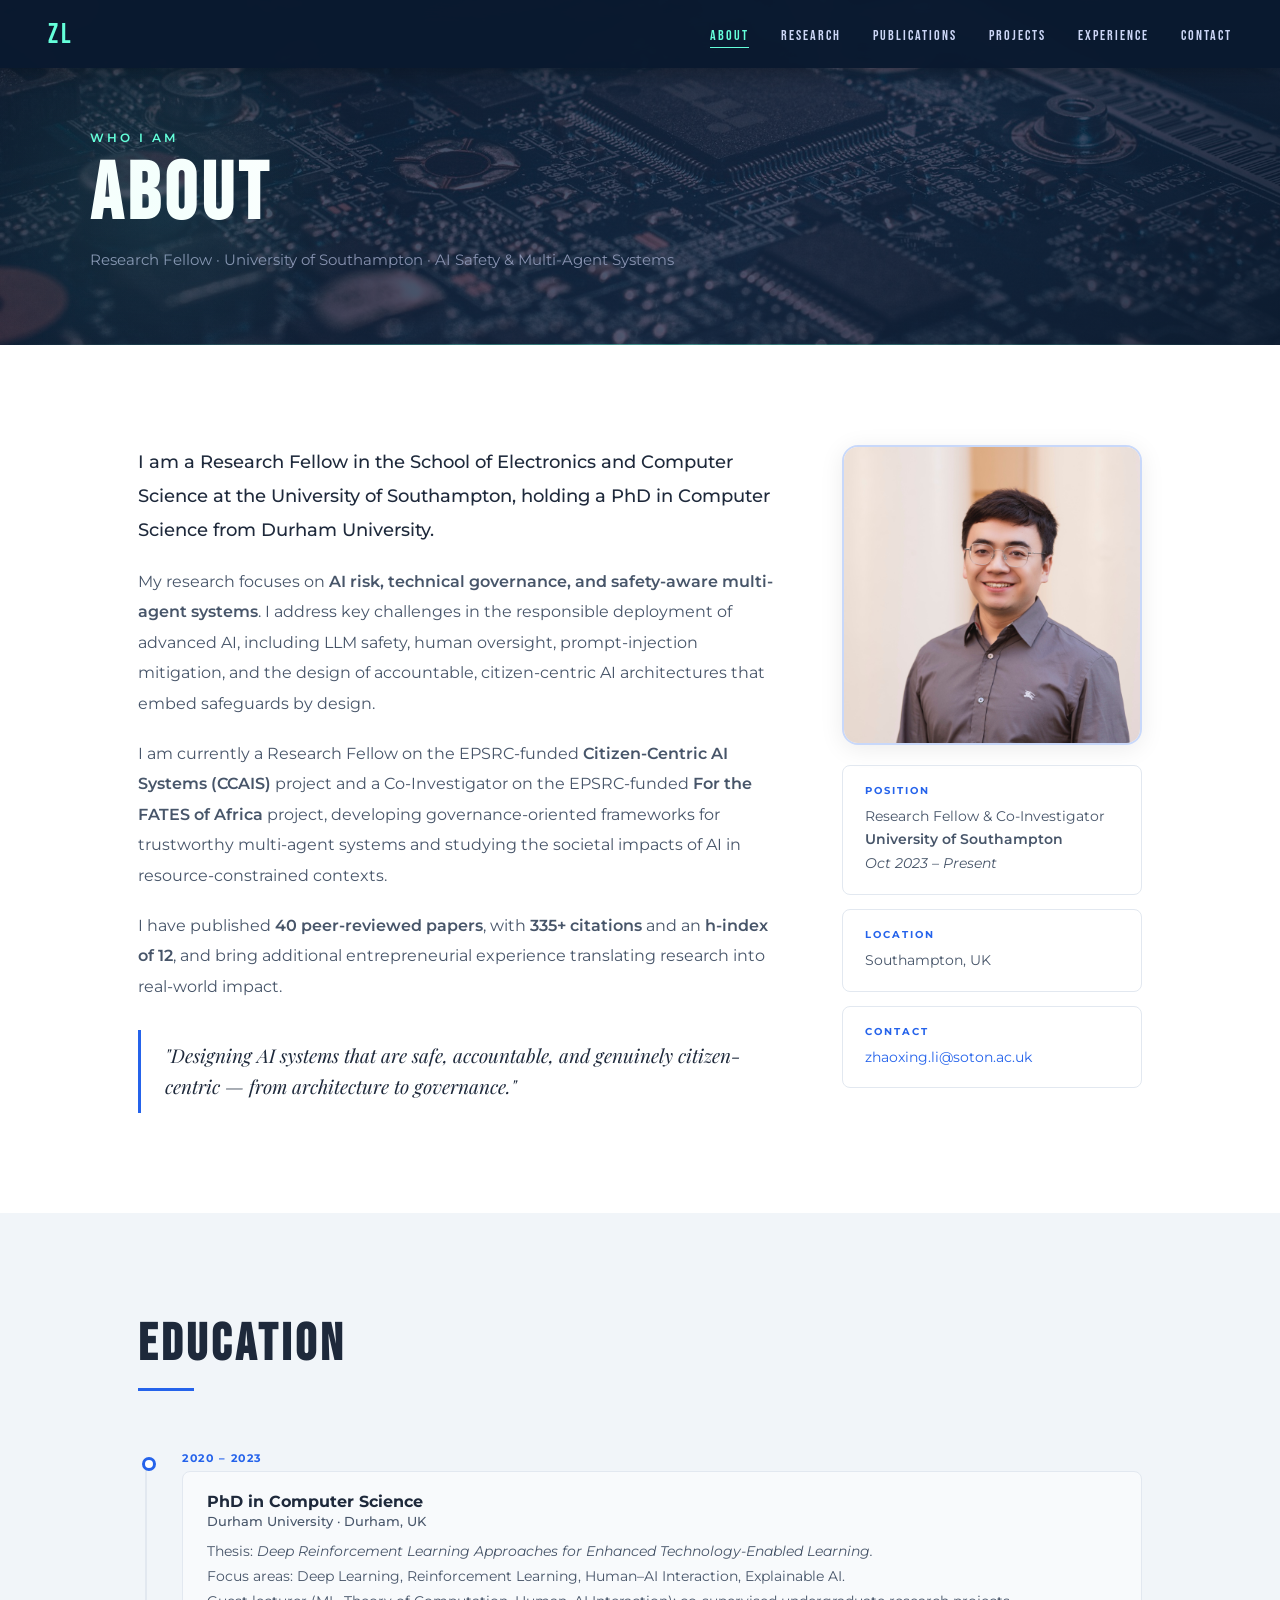
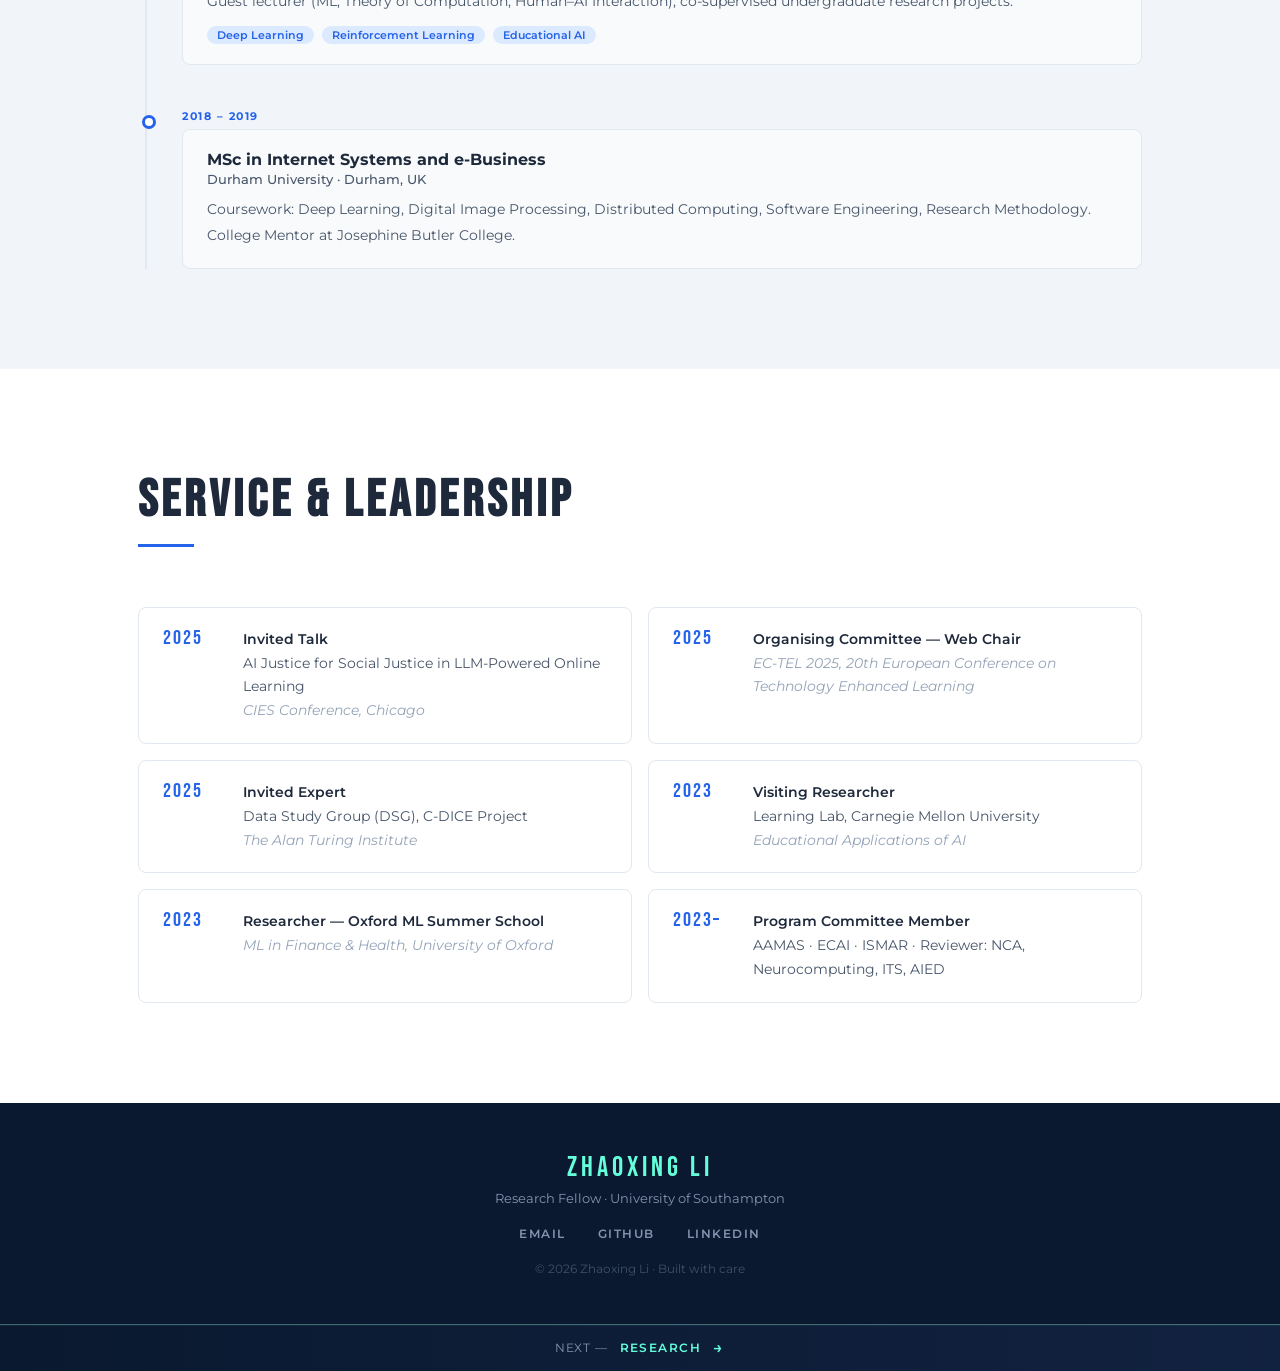
==== commit 0c446669: "Unique background per inner page: 3 photos + 3 CSS gradients" ====
--- a/about.html
+++ b/about.html
@@ -26,7 +26,7 @@
     </button>
   </nav>
 
-  <div class="page-hero">
+  <div class="page-hero ph-about">
     <div class="page-hero-inner">
       <p class="page-hero-label">Who I am</p>
       <h1 class="page-hero-title">ABOUT</h1>
--- a/style.css
+++ b/style.css
@@ -112,15 +112,71 @@
    PAGE HEADER (inner pages — compact navy banner)
 ══════════════════════════════════════════════════ */
 .page-hero {
-  background: var(--navy);
-  padding: 130px 48px 56px;
+  padding: 130px 48px 72px;
   position: relative; overflow: hidden;
+}
+
+/* ── Per-page hero backgrounds ── */
+/* About — circuit board */
+.page-hero.ph-about {
+  background:
+    linear-gradient(135deg, rgba(10,25,47,0.80) 0%, rgba(17,34,64,0.72) 60%, rgba(10,25,47,0.86) 100%),
+    url('assets/images/bg-circuit.jpg') center/cover no-repeat;
+}
+/* Research — AI neural */
+.page-hero.ph-research {
+  background:
+    linear-gradient(135deg, rgba(10,25,47,0.78) 0%, rgba(15,30,60,0.70) 55%, rgba(10,20,45,0.85) 100%),
+    url('assets/images/bg-ai-neural.jpg') center 40%/cover no-repeat;
+}
+/* Publications — math/science blackboard */
+.page-hero.ph-publications {
+  background:
+    linear-gradient(135deg, rgba(8,18,38,0.82) 0%, rgba(15,28,55,0.75) 60%, rgba(8,18,38,0.88) 100%),
+    url('assets/images/bg-tech-blue.jpg') center/cover no-repeat;
+}
+/* Projects — deep purple-blue mesh */
+.page-hero.ph-projects {
+  background:
+    linear-gradient(135deg, #0a192f 0%, #0f1f45 35%, #160f3a 65%, #0a1525 100%);
+}
+.page-hero.ph-projects::before {
+  background:
+    radial-gradient(ellipse at 20% 50%, rgba(100,255,218,0.07) 0%, transparent 55%),
+    radial-gradient(ellipse at 80% 20%, rgba(99,102,241,0.10) 0%, transparent 55%);
+}
+/* Experience — amber-navy professional */
+.page-hero.ph-experience {
+  background:
+    linear-gradient(135deg, #0a192f 0%, #12213d 40%, #1a1a2e 75%, #0a192f 100%);
+}
+.page-hero.ph-experience::before {
+  background:
+    radial-gradient(ellipse at 75% 60%, rgba(245,158,11,0.08) 0%, transparent 55%),
+    radial-gradient(ellipse at 15% 30%, rgba(100,255,218,0.06) 0%, transparent 50%);
+}
+/* Contact — minimal teal glow */
+.page-hero.ph-contact {
+  background:
+    linear-gradient(150deg, #071526 0%, #0d1f3c 45%, #071526 100%);
+}
+.page-hero.ph-contact::before {
+  background:
+    radial-gradient(ellipse at 50% 120%, rgba(100,255,218,0.12) 0%, transparent 60%);
+}
+/* subtle teal vignette glow at bottom-left */
+.page-hero::before {
+  content: ''; position: absolute;
+  bottom: -60px; left: -60px;
+  width: 420px; height: 420px;
+  background: radial-gradient(circle, rgba(100,255,218,0.08) 0%, transparent 70%);
+  pointer-events: none;
 }
 .page-hero::after {
   content: ''; position: absolute;
   bottom: 0; left: 0; right: 0; height: 1px;
   background: linear-gradient(90deg, transparent, var(--teal), transparent);
-  opacity: 0.3;
+  opacity: 0.45;
 }
 .page-hero-inner { max-width: 1100px; margin: 0 auto; }
 .page-hero-label {
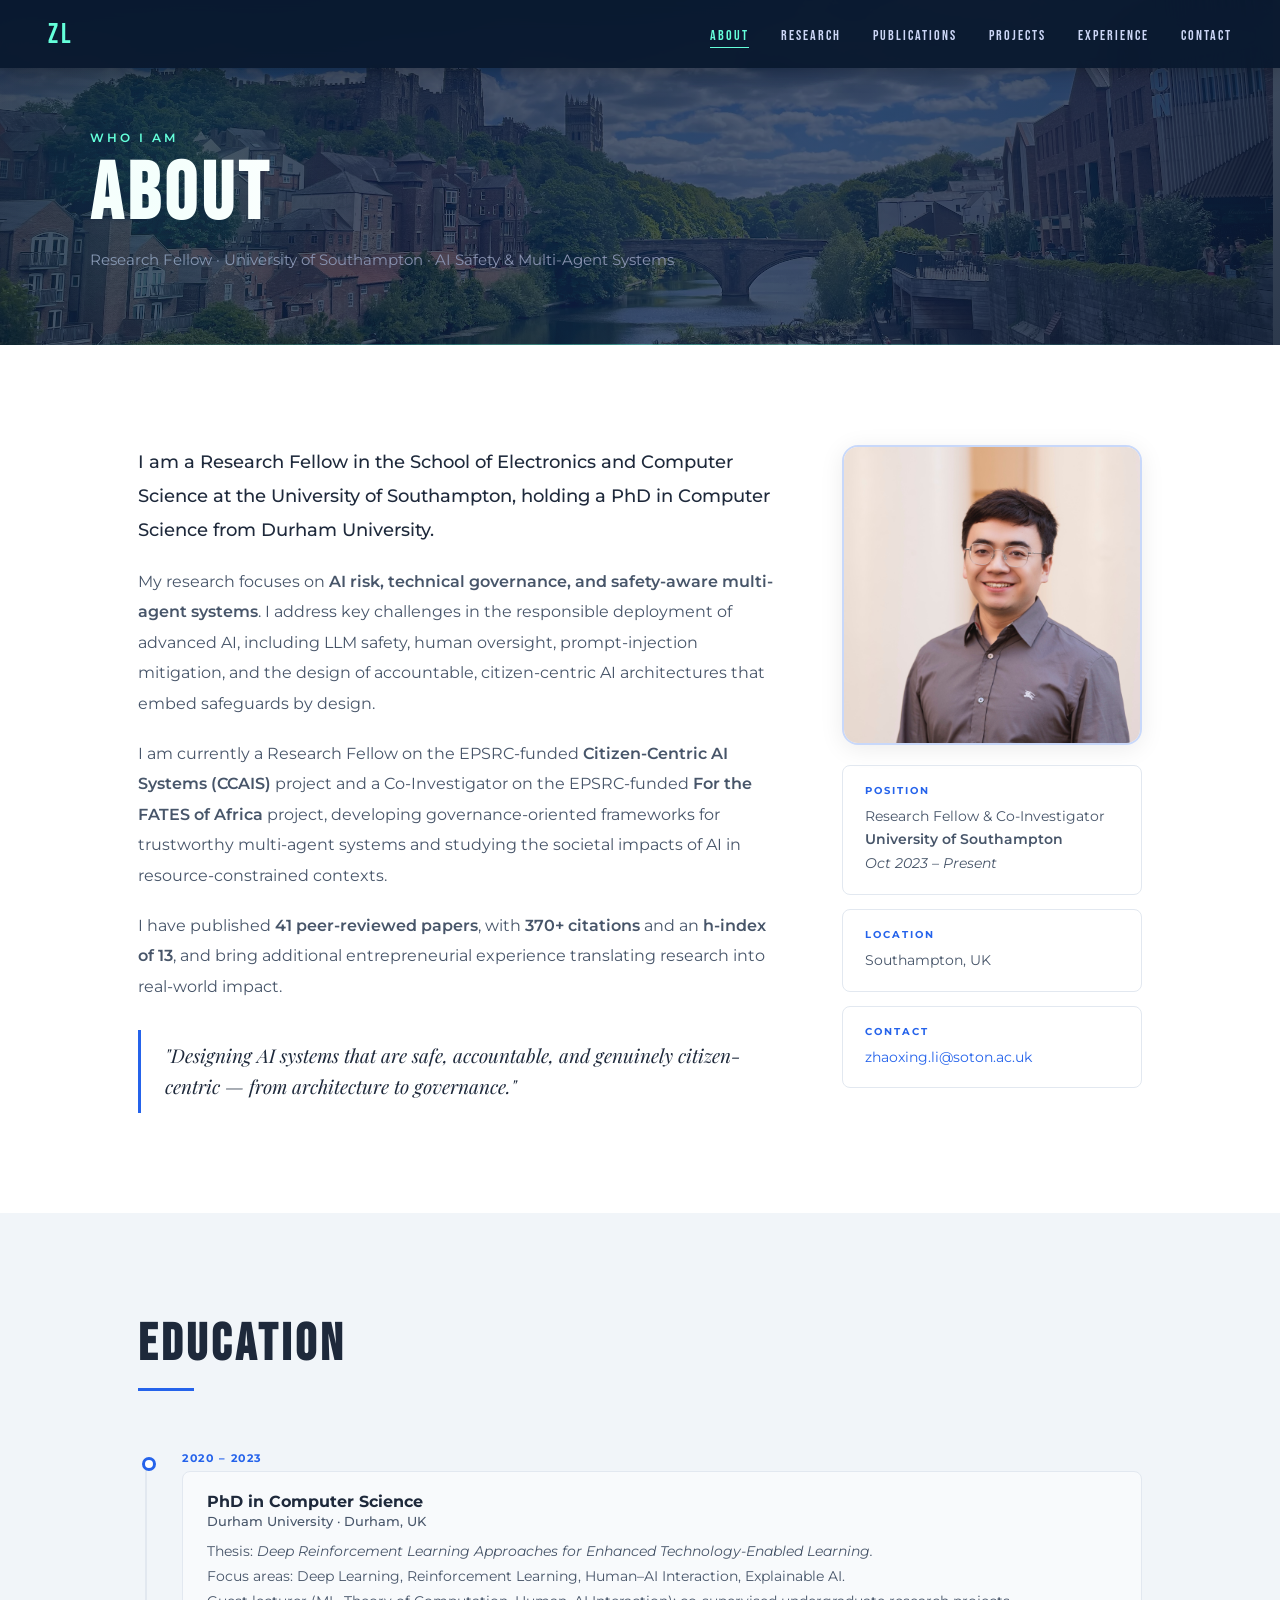
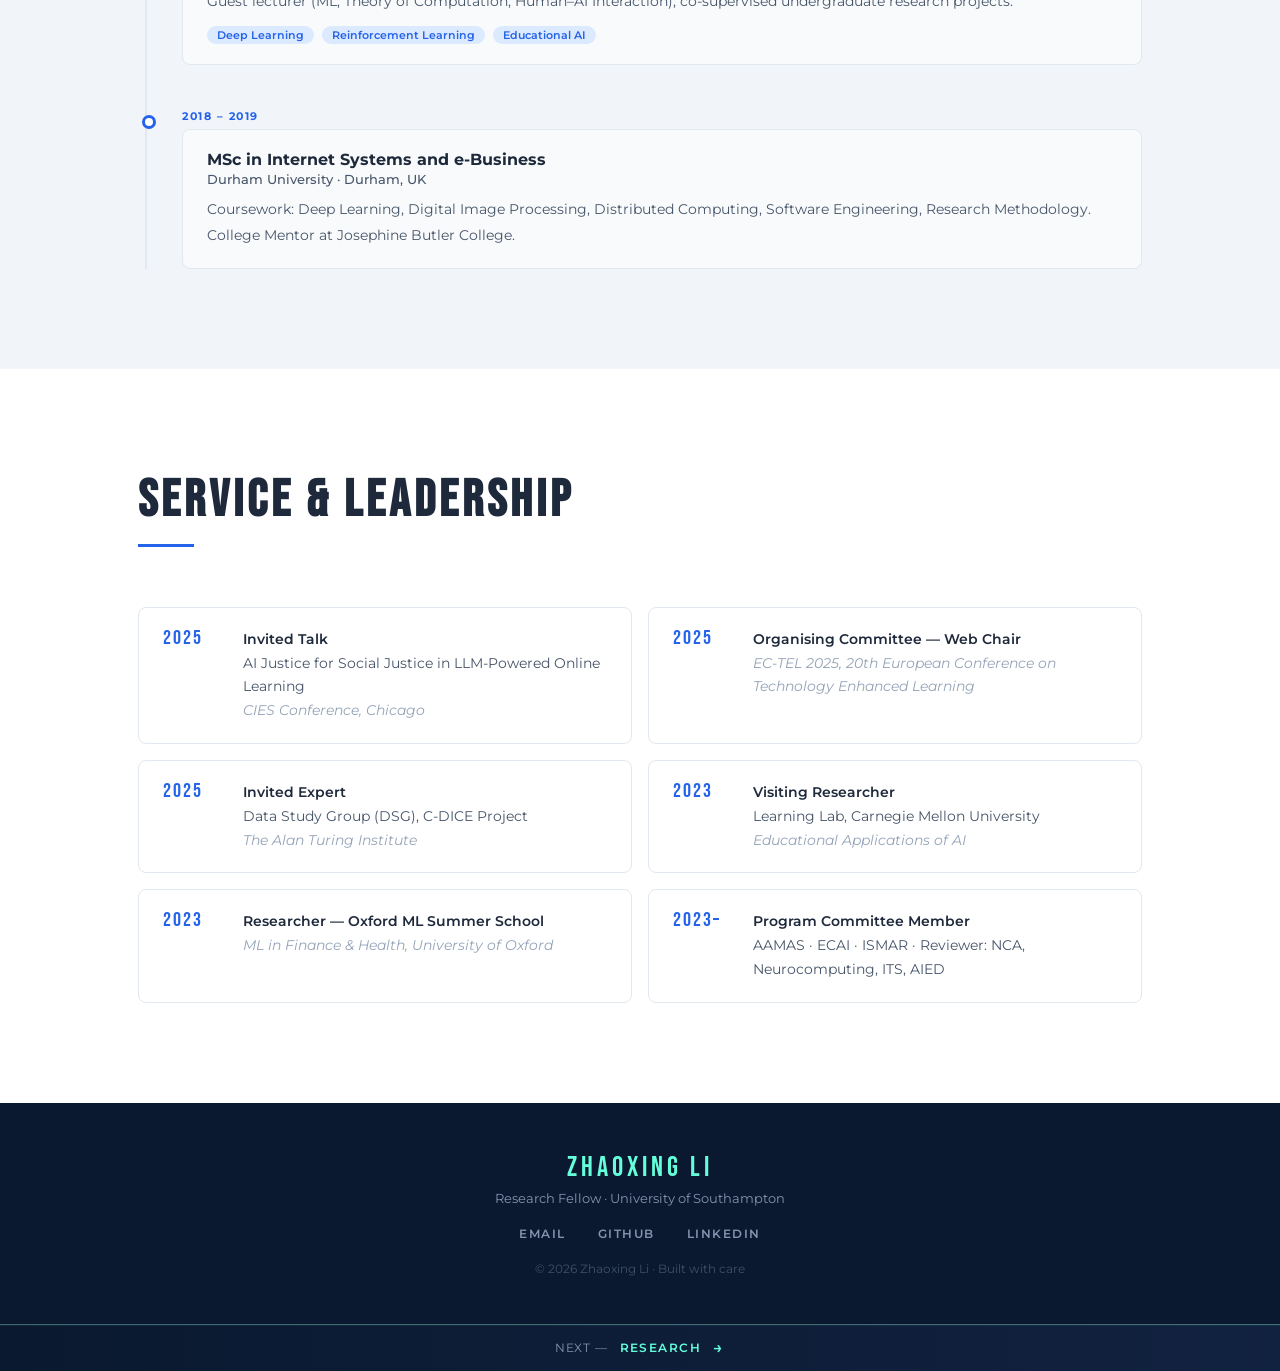
==== commit b651742e: "Update publications: 370 citations, h-index 13, i10 20, 41 papers Refresh Google Scholar metrics and" ====
--- a/about.html
+++ b/about.html
@@ -42,7 +42,7 @@
           <p class="about-lead">I am a Research Fellow in the School of Electronics and Computer Science at the University of Southampton, holding a PhD in Computer Science from Durham University.</p>
           <p>My research focuses on <strong>AI risk, technical governance, and safety-aware multi-agent systems</strong>. I address key challenges in the responsible deployment of advanced AI, including LLM safety, human oversight, prompt-injection mitigation, and the design of accountable, citizen-centric AI architectures that embed safeguards by design.</p>
           <p>I am currently a Research Fellow on the EPSRC-funded <strong>Citizen-Centric AI Systems (CCAIS)</strong> project and a Co-Investigator on the EPSRC-funded <strong>For the FATES of Africa</strong> project, developing governance-oriented frameworks for trustworthy multi-agent systems and studying the societal impacts of AI in resource-constrained contexts.</p>
-          <p>I have published <strong>40 peer-reviewed papers</strong>, with <strong>335+ citations</strong> and an <strong>h-index of 12</strong>, and bring additional entrepreneurial experience translating research into real-world impact.</p>
+          <p>I have published <strong>41 peer-reviewed papers</strong>, with <strong>370+ citations</strong> and an <strong>h-index of 13</strong>, and bring additional entrepreneurial experience translating research into real-world impact.</p>
           <blockquote class="pull-quote">"Designing AI systems that are safe, accountable, and genuinely citizen-centric — from architecture to governance."</blockquote>
         </div>
         <div class="about-sidebar reveal">
--- a/style.css
+++ b/style.css
@@ -117,11 +117,11 @@
 }
 
 /* ── Per-page hero backgrounds ── */
-/* About — circuit board */
+/* About */
 .page-hero.ph-about {
   background:
     linear-gradient(135deg, rgba(10,25,47,0.80) 0%, rgba(17,34,64,0.72) 60%, rgba(10,25,47,0.86) 100%),
-    url('assets/images/bg-circuit.jpg') center/cover no-repeat;
+    url('assets/images/bg-about.png') center/cover no-repeat;
 }
 /* Research — AI neural */
 .page-hero.ph-research {
